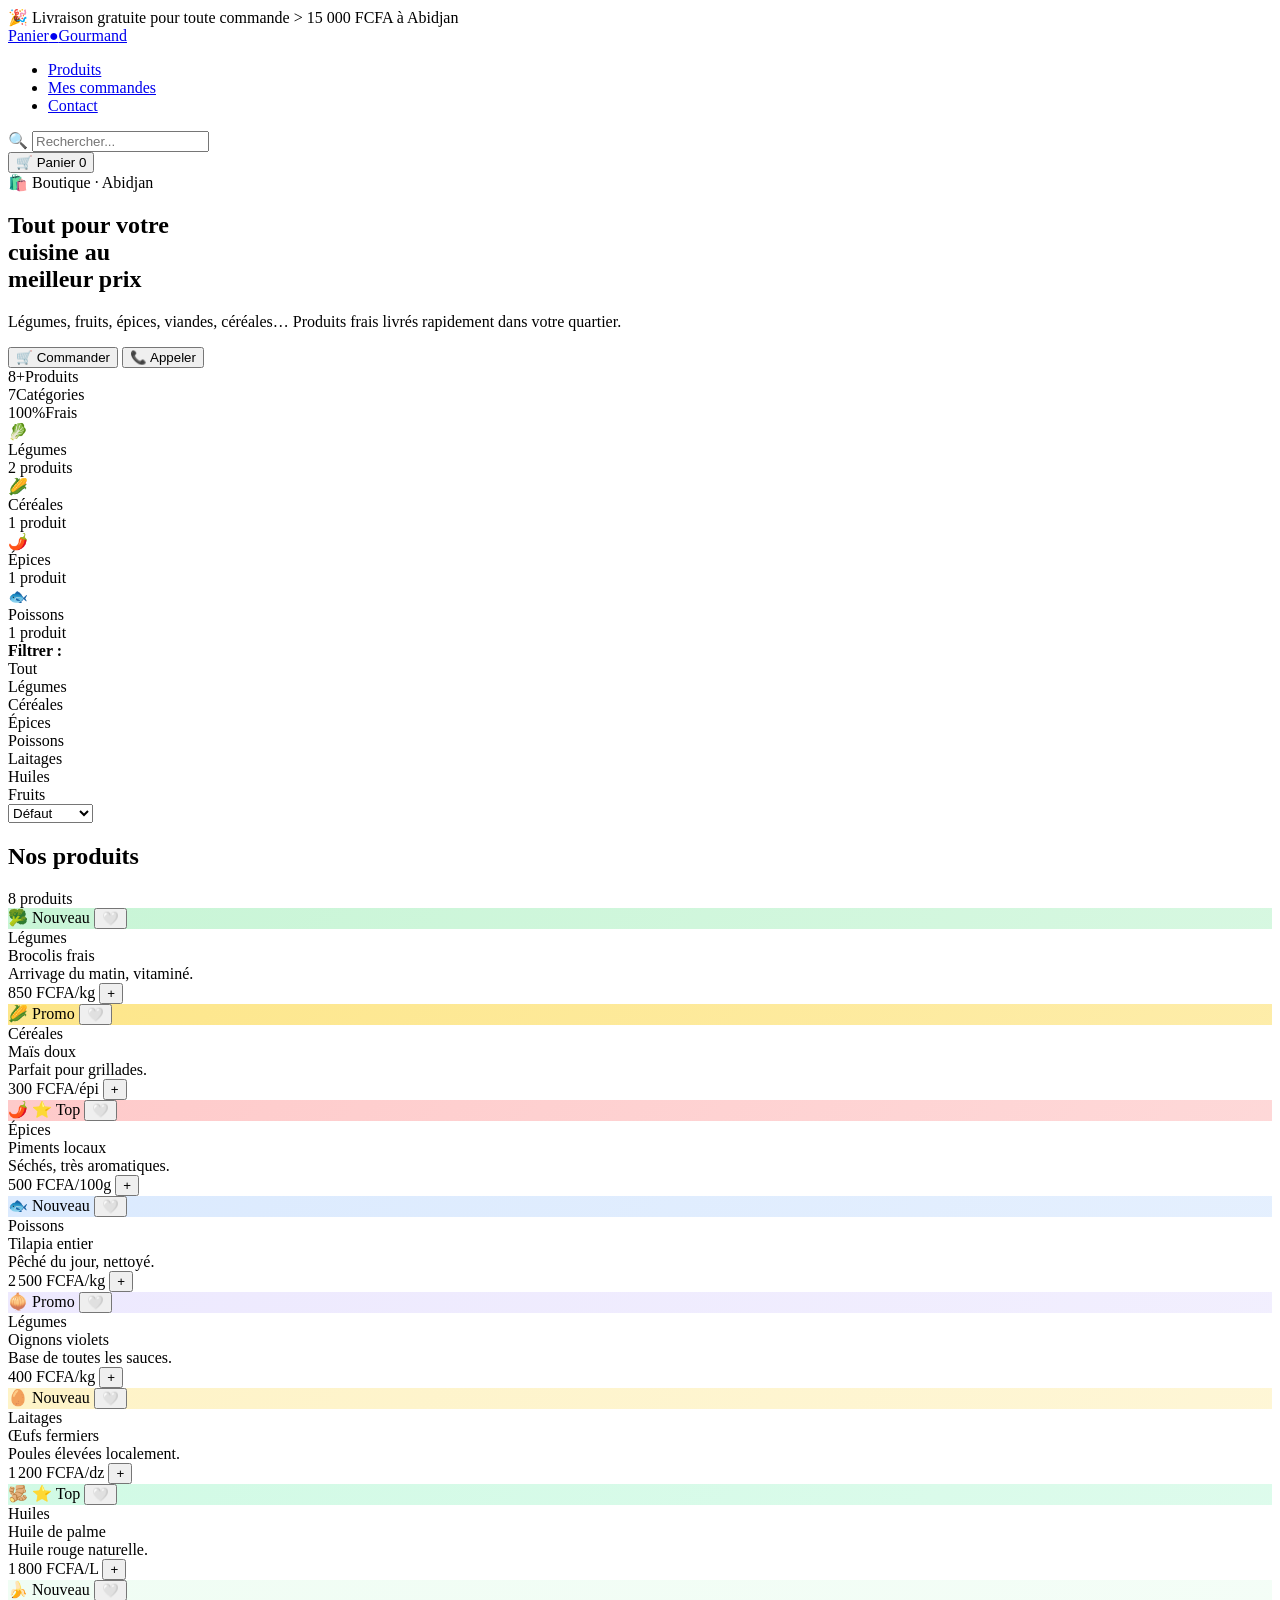
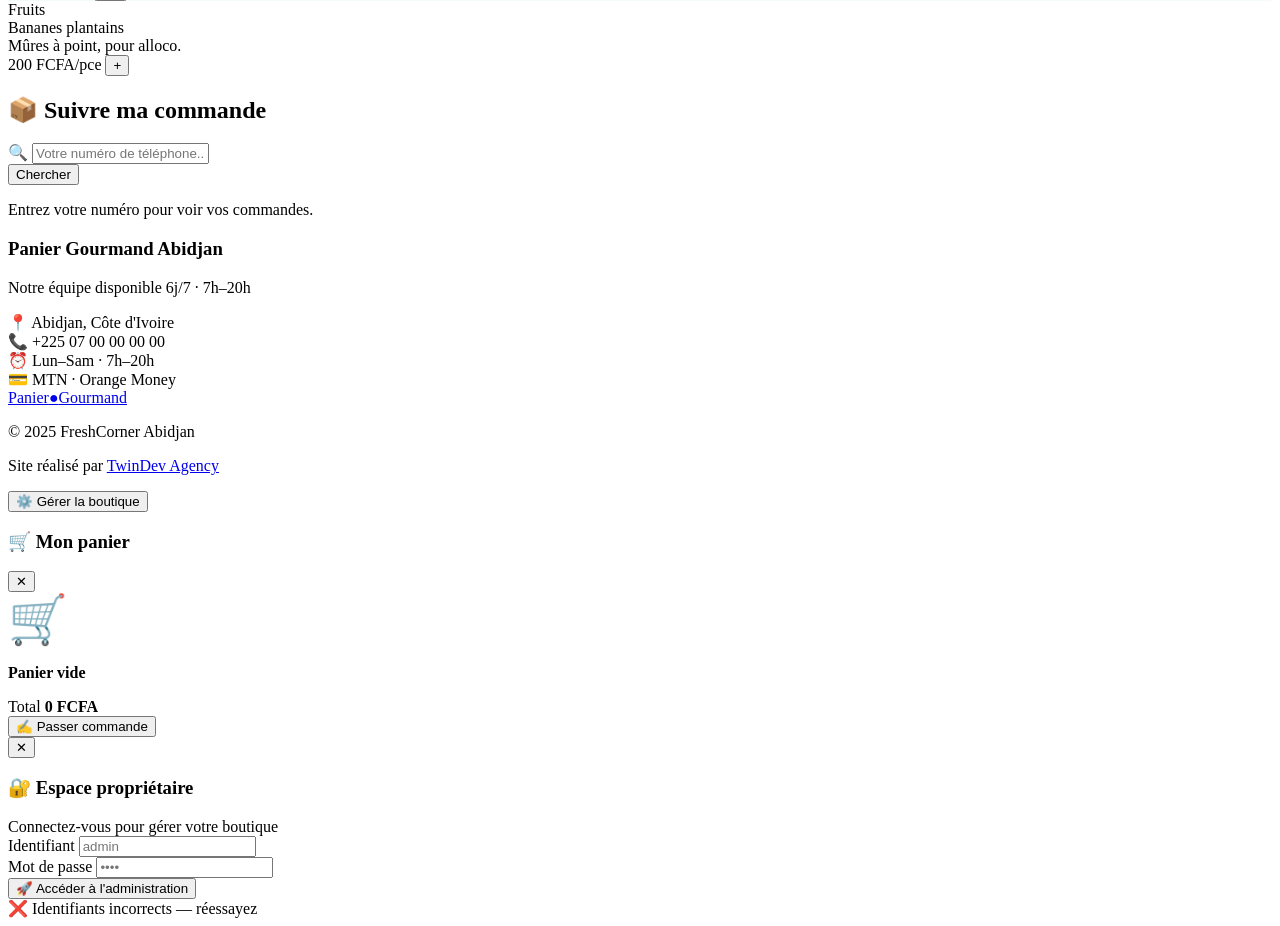
==== index.html @ 024ea436 "Add files via upload" ====
<!DOCTYPE html>
<html lang="fr">
<head>
  <meta charset="UTF-8">
  <meta name="viewport" content="width=device-width, initial-scale=1.0">
  <title>Panier Gourmand — Boutique</title>
  <link href="https://fonts.googleapis.com/css2?family=Syne:wght@700;800&family=Nunito:wght@400;600;700;800&display=swap" rel="stylesheet">
  <link rel="stylesheet" href="style.css">
</head>
<body>

<div class="strip" id="promoStrip">
  🎉 Livraison gratuite pour toute commande > <span>15 000 FCFA</span> à Abidjan
</div>

<nav>
  <a href="#" class="logo">Panier<b>●</b>Gourmand</a>
  <ul class="nav-links">
    <li><a href="#produits">Produits</a></li>
    <li><a href="#commandes">Mes commandes</a></li>
    <li><a href="#contact">Contact</a></li>
  </ul>
  <div class="nav-right">
    <div class="search-box">
      <span>🔍</span>
      <input type="text" id="searchInput" placeholder="Rechercher...">
    </div>
    <button class="cart-btn" onclick="Boutique.openCart()">
      🛒 Panier <span class="cart-count" id="cartCount">0</span>
    </button>
  </div>
</nav>

<section class="hero">
  <div>
    <div class="hero-label">🛍️ Boutique · Abidjan</div>
    <h1 class="hero-title">
      Tout pour votre<br>
      <span class="o">cuisine</span> au<br>
      <span class="g">meilleur prix</span>
    </h1>
    <p class="hero-desc">
      Légumes, fruits, épices, viandes, céréales…
      Produits frais livrés rapidement dans votre quartier.
    </p>
    <div class="hero-btns">
      <button class="btn-g" onclick="document.getElementById('produits').scrollIntoView({behavior:'smooth'})">🛒 Commander</button>
      <button class="btn-o" onclick="document.getElementById('contact').scrollIntoView({behavior:'smooth'})">📞 Appeler</button>
    </div>
    <div class="hero-stats">
      <div><span class="stat-n" id="statProd">—</span><span class="stat-l">Produits</span></div>
      <div><span class="stat-n" id="statCat">—</span><span class="stat-l">Catégories</span></div>
      <div><span class="stat-n">100%</span><span class="stat-l">Frais</span></div>
    </div>
  </div>
  <div class="hero-right" id="heroCats"></div>
</section>

<div class="filter-bar">
  <strong>Filtrer :</strong>
  <div class="filter-pills" id="filterPills"></div>
  <select class="sort-sel" id="sortSel" onchange="Boutique.renderProducts()">
    <option value="">Défaut</option>
    <option value="asc">Prix ↑</option>
    <option value="desc">Prix ↓</option>
    <option value="name">Nom A→Z</option>
  </select>
</div>

<section class="products" id="produits">
  <div class="prod-header">
    <h2>Nos produits</h2>
    <span class="prod-count" id="prodCount"></span>
  </div>
  <div class="prod-grid" id="prodGrid"></div>
</section>

<section class="orders-sec" id="commandes">
  <h2>📦 Suivre ma commande</h2>
  <div class="orders-search-row">
    <div class="order-search">
      <span>🔍</span>
      <input type="text" id="orderQ" placeholder="Votre numéro de téléphone...">
    </div>
    <button class="btn-g btn-sm" onclick="Boutique.searchOrders()">Chercher</button>
  </div>
  <div class="orders-grid" id="ordersGrid">
    <p class="muted-hint">Entrez votre numéro pour voir vos commandes.</p>
  </div>
</section>

<div class="contact-band" id="contact">
  <div>
    <h3 id="shopName">Panier Gourmand Abidjan</h3>
    <p>Notre équipe disponible 6j/7 · 7h–20h</p>
  </div>
  <div class="cinfos">
    <div class="cinfo">📍 <span id="shopAddr">Abidjan, Côte d'Ivoire</span></div>
    <div class="cinfo">📞 <span id="shopPhone">+225 07 00 00 00 00</span></div>
    <div class="cinfo">⏰ <span id="shopHours">Lun–Sam · 7h–20h</span></div>
    <div class="cinfo">💳 MTN · Orange Money</div>
  </div>
</div>

<footer>
  <a href="#" class="logo">Panier<b>●</b>Gourmand</a>
  <p>© 2025 FreshCorner Abidjan</p>
  <p>Site réalisé par <a href="#">TwinDev Agency</a></p>
</footer>

<!-- Bouton admin discret -->
<button class="admin-fab" onclick="Boutique.openAdminLogin()">⚙️ Gérer la boutique</button>

<!-- Panier -->
<div class="cart-overlay" id="cartOverlay" onclick="Boutique.closeCart()"></div>
<div class="cart-panel" id="cartPanel">
  <div class="cart-head">
    <h3>🛒 Mon panier</h3>
    <button class="cart-close" onclick="Boutique.closeCart()">✕</button>
  </div>
  <div class="cart-items" id="cartItems"></div>
  <div class="cart-footer">
    <div class="cart-total">
      <span>Total</span>
      <strong id="cartTotal">0 FCFA</strong>
    </div>
    <div id="cartStep1">
      <button class="btn-order" onclick="Boutique.showOrderForm()">✍️ Passer commande</button>
    </div>
    <div id="cartStep2" style="display:none">
      <div class="oform">
        <input  type="text" id="oName"  placeholder="Votre nom complet *">
        <input  type="tel"  id="oPhone" placeholder="Téléphone / WhatsApp *">
        <input  type="text" id="oAddr"  placeholder="Adresse de livraison *">
        <select id="oPay">
          <option value="">Mode de paiement *</option>
          <option>MTN Money</option>
          <option>Orange Money</option>
          <option>Espèces à la livraison</option>
        </select>
        <textarea id="oNote" placeholder="Note optionnelle..." rows="2"></textarea>
        <button class="btn-order" onclick="Boutique.submitOrder()">✅ Confirmer</button>
        <button class="btn-wa"    onclick="Boutique.orderWhatsApp()">📱 Via WhatsApp</button>
        <button class="btn-back"  onclick="Boutique.hideOrderForm()">← Retour</button>
      </div>
    </div>
  </div>
</div>

<!-- Modal login admin -->
<div class="modal-bg" id="modalBg">
  <div class="login-box">
    <button class="login-box-close" onclick="Boutique.closeAdminLogin()">✕</button>
    <h3>🔐 Espace propriétaire</h3>
    <span class="sub">Connectez-vous pour gérer votre boutique</span>
    <div class="lg">
      <label>Identifiant</label>
      <input type="text" id="alUser" placeholder="admin" autocomplete="username">
    </div>
    <div class="lg">
      <label>Mot de passe</label>
      <input type="password" id="alPass" placeholder="••••" autocomplete="current-password"
             onkeydown="if(event.key==='Enter') Boutique.doAdminLogin()">
    </div>
    <button class="btn-login" onclick="Boutique.doAdminLogin()">🚀 Accéder à l'administration</button>
    <div class="login-err" id="loginErr">❌ Identifiants incorrects — réessayez</div>
  </div>
</div>

<div class="toast" id="toast"></div>

<script src="app.js"></script>
<script>Boutique.init();</script>

</body>
</html>
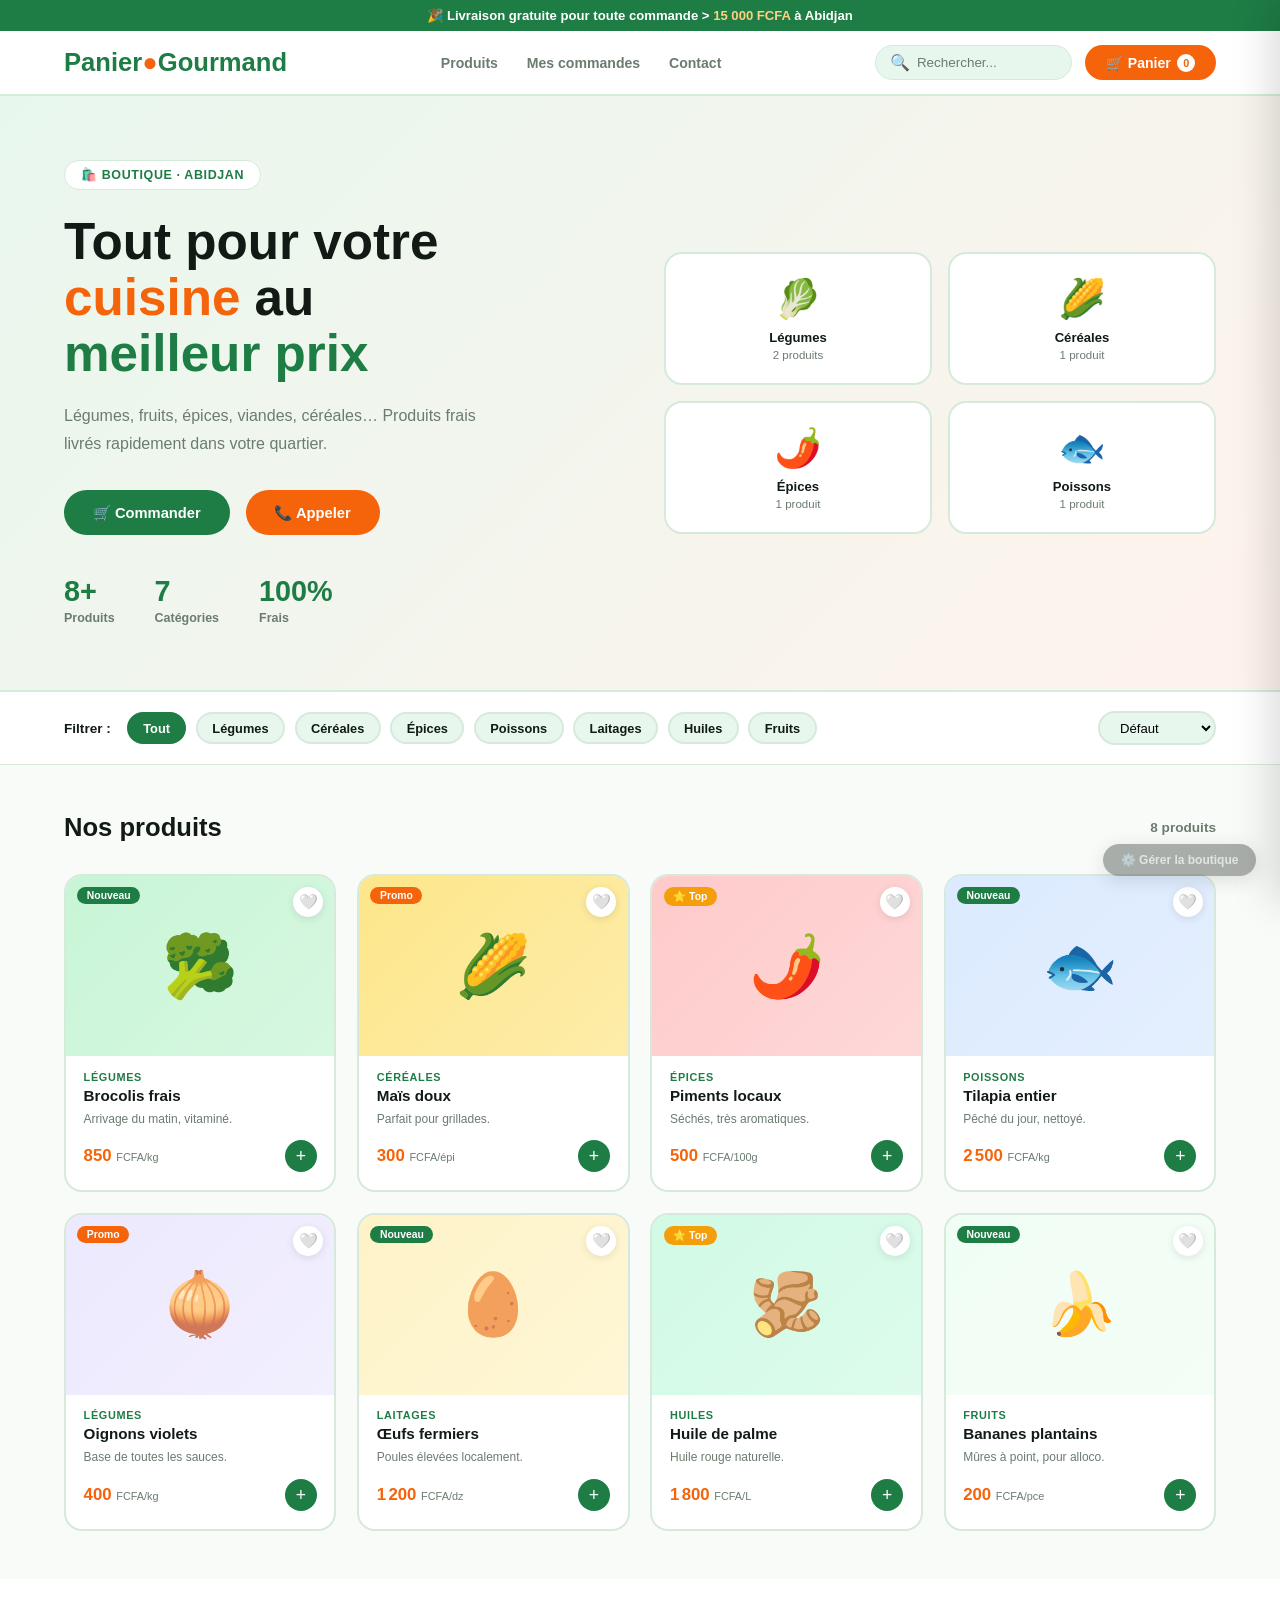
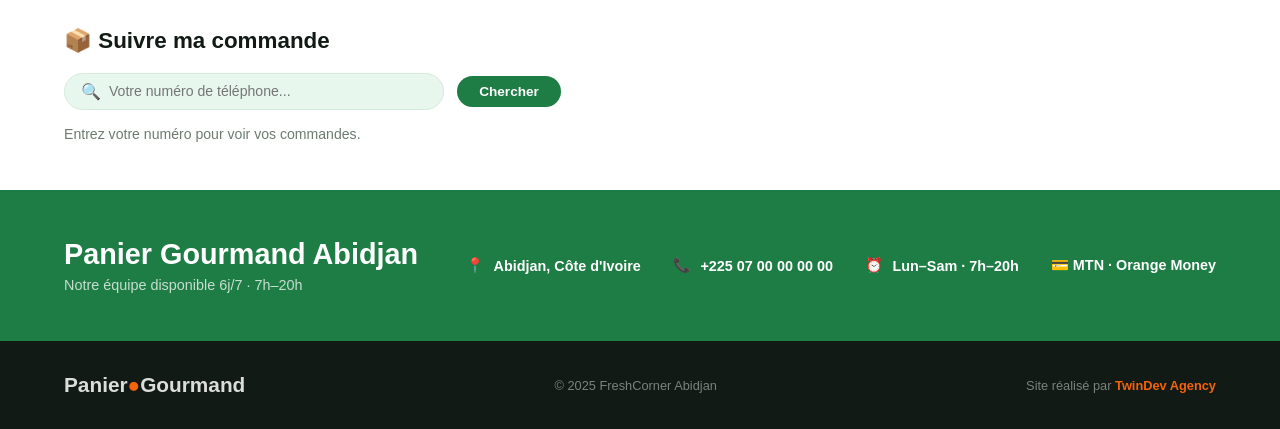
==== commit b9e26ea1: "Update index.html" ====
--- a/index.html
+++ b/index.html
@@ -5,7 +5,7 @@
   <meta name="viewport" content="width=device-width, initial-scale=1.0">
   <title>Panier Gourmand — Boutique</title>
   <link href="https://fonts.googleapis.com/css2?family=Syne:wght@700;800&family=Nunito:wght@400;600;700;800&display=swap" rel="stylesheet">
-  <link rel="stylesheet" href="style.css">
+  <link rel="stylesheet" href="boutique.css">
 </head>
 <body>
 
@@ -173,4 +173,4 @@
 <script>Boutique.init();</script>
 
 </body>
-</html>+</html>
--- a/boutique.css
+++ b/boutique.css
@@ -0,0 +1,211 @@
+/*
+ * FreshCorner — boutique.css
+ * TwinDev Agency
+ */
+
+/* ── RESET & VARIABLES ── */
+*, *::before, *::after { box-sizing: border-box; margin: 0; padding: 0; }
+
+:root {
+  --g:      #1e7c45;
+  --gl:     #2da05a;
+  --gxl:    #e8f7ee;
+  --gm:     #d0eeda;
+  --o:      #f5630a;
+  --ol:     #ff8642;
+  --oxl:    #fff3ec;
+  --w:      #ffffff;
+  --off:    #f9fbf9;
+  --ink:    #111a14;
+  --muted:  #6b7c6f;
+  --border: #d6eadc;
+  --fh:     'Syne', sans-serif;
+  --fb:     'Nunito', sans-serif;
+}
+
+html { scroll-behavior: smooth; }
+body { font-family: var(--fb); background: var(--w); color: var(--ink); overflow-x: hidden; }
+
+/* ── BANDEAU PROMO ── */
+.strip { background: var(--g); color: #fff; text-align: center; font-size: .82rem; font-weight: 700; padding: .5rem 1rem; }
+.strip span { color: #ffd080; }
+
+/* ── NAVIGATION ── */
+nav { position: sticky; top: 0; z-index: 100; background: var(--w); border-bottom: 2px solid var(--gm); display: flex; align-items: center; gap: 1.5rem; padding: 0 5%; height: 65px; }
+.logo { font-family: var(--fh); font-size: 1.6rem; font-weight: 800; color: var(--g); text-decoration: none; }
+.logo b, .logo-dot { color: var(--o); }
+.nav-links { flex: 1; display: flex; gap: 1.8rem; list-style: none; justify-content: center; }
+.nav-links a { text-decoration: none; font-weight: 700; font-size: .88rem; color: var(--muted); transition: color .2s; }
+.nav-links a:hover { color: var(--g); }
+.nav-right { display: flex; align-items: center; gap: .8rem; margin-left: auto; }
+.search-box { display: flex; align-items: center; gap: .4rem; background: var(--gxl); border: 1.5px solid var(--border); border-radius: 50px; padding: .45rem .9rem; }
+.search-box input { border: none; background: transparent; outline: none; font-family: var(--fb); font-size: .84rem; width: 140px; color: var(--ink); }
+.search-box input::placeholder { color: var(--muted); }
+.cart-btn { background: var(--o); color: #fff; border: none; border-radius: 50px; padding: .55rem 1.3rem; font-family: var(--fb); font-size: .88rem; font-weight: 800; cursor: pointer; display: flex; align-items: center; gap: .4rem; transition: all .2s; }
+.cart-btn:hover { background: var(--g); }
+.cart-count { background: #fff; color: var(--o); border-radius: 50%; width: 18px; height: 18px; font-size: .68rem; font-weight: 900; display: flex; align-items: center; justify-content: center; }
+
+/* ── HERO ── */
+.hero { background: linear-gradient(135deg, var(--gxl) 0%, var(--oxl) 100%); padding: 4rem 5%; display: grid; grid-template-columns: 1fr 1fr; gap: 3rem; align-items: center; border-bottom: 2px solid var(--gm); }
+.hero-label { display: inline-flex; align-items: center; gap: .5rem; background: #fff; border: 1.5px solid var(--border); border-radius: 50px; padding: .4rem 1rem; font-size: .78rem; font-weight: 800; color: var(--g); letter-spacing: .05em; text-transform: uppercase; margin-bottom: 1.5rem; }
+.hero-title { font-family: var(--fh); font-size: clamp(2.2rem, 4vw, 3.8rem); font-weight: 800; line-height: 1.1; margin-bottom: 1.2rem; }
+.hero-title .o { color: var(--o); }
+.hero-title .g { color: var(--g); }
+.hero-desc { color: var(--muted); font-size: 1rem; line-height: 1.75; max-width: 440px; margin-bottom: 2rem; }
+.hero-btns { display: flex; gap: 1rem; flex-wrap: wrap; }
+.hero-stats { display: flex; gap: 2.5rem; margin-top: 2.5rem; flex-wrap: wrap; }
+.stat-n { font-family: var(--fh); font-size: 1.8rem; font-weight: 800; color: var(--g); display: block; }
+.stat-l { font-size: .78rem; color: var(--muted); font-weight: 600; }
+.hero-right { display: grid; grid-template-columns: 1fr 1fr; gap: 1rem; }
+.hcard { background: #fff; border-radius: 18px; padding: 1.4rem 1rem; text-align: center; border: 2px solid var(--border); transition: all .2s; cursor: pointer; }
+.hcard:hover { border-color: var(--g); transform: scale(1.04); }
+.hcard-icon { font-size: 2.4rem; display: block; margin-bottom: .5rem; }
+.hcard-name { font-weight: 800; font-size: .82rem; }
+.hcard-count { font-size: .72rem; color: var(--muted); margin-top: .2rem; }
+
+/* ── BOUTONS ── */
+.btn-g { background: var(--g); color: #fff; padding: .85rem 1.8rem; border-radius: 50px; border: none; font-family: var(--fb); font-size: .92rem; font-weight: 800; cursor: pointer; transition: all .2s; display: inline-flex; align-items: center; gap: .4rem; }
+.btn-g:hover { background: var(--gl); transform: translateY(-2px); box-shadow: 0 8px 24px rgba(30,124,69,.25); }
+.btn-g.btn-sm { padding: .52rem 1.4rem; font-size: .85rem; }
+.btn-o { background: var(--o); color: #fff; padding: .85rem 1.8rem; border-radius: 50px; border: none; font-family: var(--fb); font-size: .92rem; font-weight: 800; cursor: pointer; transition: all .2s; }
+.btn-o:hover { background: var(--ol); transform: translateY(-2px); }
+
+/* ── FILTRES ── */
+.filter-bar { padding: 1.2rem 5%; background: var(--w); border-bottom: 1px solid var(--border); display: flex; align-items: center; gap: 1rem; flex-wrap: wrap; }
+.filter-bar strong { font-size: .85rem; font-weight: 800; flex-shrink: 0; }
+.filter-pills { display: flex; gap: .6rem; flex-wrap: wrap; flex: 1; overflow-x: auto; }
+.fpill { border: 2px solid var(--border); background: var(--gxl); border-radius: 50px; padding: .4rem .9rem; font-size: .8rem; font-weight: 700; cursor: pointer; transition: all .2s; white-space: nowrap; flex-shrink: 0; }
+.fpill:hover, .fpill.on { background: var(--g); color: #fff; border-color: var(--g); }
+.sort-sel { border: 2px solid var(--border); border-radius: 50px; padding: .4rem 1rem; font-family: var(--fb); font-size: .82rem; background: var(--gxl); cursor: pointer; outline: none; margin-left: auto; flex-shrink: 0; }
+
+/* ── PRODUITS ── */
+.products { padding: 3rem 5%; background: var(--off); }
+.prod-header { display: flex; justify-content: space-between; align-items: center; margin-bottom: 2rem; flex-wrap: wrap; gap: 1rem; }
+.prod-header h2 { font-family: var(--fh); font-size: 1.6rem; font-weight: 800; }
+.prod-count { font-size: .85rem; color: var(--muted); font-weight: 600; }
+.prod-grid { display: grid; grid-template-columns: repeat(auto-fill, minmax(220px, 1fr)); gap: 1.3rem; }
+
+.pcard { background: var(--w); border-radius: 18px; border: 2px solid var(--border); overflow: hidden; transition: all .25s; cursor: pointer; display: flex; flex-direction: column; }
+.pcard:hover { border-color: var(--g); transform: translateY(-5px); box-shadow: 0 16px 45px rgba(30,124,69,.1); }
+.pcard-img { height: 180px; display: flex; align-items: center; justify-content: center; font-size: 3.8rem; position: relative; flex-shrink: 0; overflow: hidden; }
+.pcard-img img { width: 100%; height: 100%; object-fit: cover; position: absolute; inset: 0; }
+.pcard-img .efb { position: relative; z-index: 1; }
+.pcard-tag { position: absolute; top: .7rem; left: .7rem; border-radius: 50px; font-size: .65rem; font-weight: 900; padding: .18rem .6rem; z-index: 2; }
+.tag-new   { background: var(--g); color: #fff; }
+.tag-promo { background: var(--o); color: #fff; }
+.tag-hot   { background: #f59e0b; color: #fff; }
+.tag-rup   { background: #64748b; color: #fff; }
+.pcard-fav { position: absolute; top: .7rem; right: .7rem; background: #fff; border: none; border-radius: 50%; width: 30px; height: 30px; font-size: .95rem; cursor: pointer; display: flex; align-items: center; justify-content: center; box-shadow: 0 2px 8px rgba(0,0,0,.1); transition: transform .2s; z-index: 2; }
+.pcard-fav:hover { transform: scale(1.2); }
+.pcard-body { padding: .9rem 1.1rem 1.1rem; flex: 1; display: flex; flex-direction: column; }
+.pcard-cat { font-size: .68rem; color: var(--g); font-weight: 800; letter-spacing: .06em; text-transform: uppercase; margin-bottom: .25rem; }
+.pcard-name { font-family: var(--fh); font-size: .95rem; font-weight: 700; line-height: 1.2; margin-bottom: .3rem; }
+.pcard-desc { font-size: .75rem; color: var(--muted); line-height: 1.5; flex: 1; margin-bottom: .8rem; }
+.pcard-foot { display: flex; align-items: center; justify-content: space-between; }
+.pcard-price { font-size: 1.05rem; font-weight: 900; color: var(--o); }
+.pcard-unit { font-size: .68rem; color: var(--muted); font-weight: 500; }
+.add-btn { background: var(--g); color: #fff; border: none; border-radius: 50px; width: 32px; height: 32px; font-size: 1.1rem; cursor: pointer; transition: all .2s; display: flex; align-items: center; justify-content: center; }
+.add-btn:hover { background: var(--o); transform: rotate(90deg); }
+.empty-state { text-align: center; padding: 4rem 2rem; color: var(--muted); grid-column: 1 / -1; }
+
+/* ── PANIER ── */
+.cart-overlay { position: fixed; inset: 0; background: rgba(0,0,0,.45); z-index: 300; opacity: 0; pointer-events: none; transition: opacity .3s; }
+.cart-overlay.open { opacity: 1; pointer-events: all; }
+.cart-panel { position: fixed; right: 0; top: 0; bottom: 0; width: 400px; max-width: 95vw; background: var(--w); z-index: 301; transform: translateX(100%); transition: transform .35s ease; display: flex; flex-direction: column; box-shadow: -8px 0 40px rgba(0,0,0,.15); }
+.cart-panel.open { transform: translateX(0); }
+.cart-head { padding: 1.2rem 1.5rem; border-bottom: 2px solid var(--gm); display: flex; align-items: center; justify-content: space-between; }
+.cart-head h3 { font-family: var(--fh); font-size: 1.2rem; font-weight: 800; }
+.cart-close { background: none; border: none; font-size: 1.4rem; cursor: pointer; color: var(--muted); }
+.cart-items { flex: 1; overflow-y: auto; padding: 1rem 1.5rem; display: flex; flex-direction: column; gap: .8rem; }
+.cart-empty { text-align: center; color: var(--muted); padding: 3rem 1rem; }
+.citem { display: flex; align-items: center; gap: .8rem; background: var(--off); border-radius: 14px; padding: .8rem 1rem; border: 1.5px solid var(--border); }
+.citem-icon { width: 42px; height: 42px; border-radius: 10px; overflow: hidden; background: var(--gxl); display: flex; align-items: center; justify-content: center; font-size: 1.5rem; flex-shrink: 0; }
+.citem-icon img { width: 100%; height: 100%; object-fit: cover; }
+.citem-info { flex: 1; }
+.citem-name { font-weight: 800; font-size: .88rem; }
+.citem-price { font-size: .78rem; color: var(--o); font-weight: 700; }
+.citem-qty { display: flex; align-items: center; gap: .4rem; }
+.qty-btn { background: var(--gxl); border: 1.5px solid var(--border); border-radius: 50%; width: 24px; height: 24px; font-size: .9rem; cursor: pointer; display: flex; align-items: center; justify-content: center; font-weight: 800; transition: all .2s; }
+.qty-btn:hover { background: var(--g); color: #fff; border-color: var(--g); }
+.qty-num { font-weight: 800; font-size: .9rem; min-width: 20px; text-align: center; }
+.cart-footer { padding: 1.2rem 1.5rem; border-top: 2px solid var(--gm); }
+.cart-total { display: flex; justify-content: space-between; margin-bottom: 1rem; }
+.cart-total span { font-weight: 700; color: var(--muted); font-size: .9rem; }
+.cart-total strong { font-family: var(--fh); font-size: 1.3rem; font-weight: 800; color: var(--o); }
+
+.oform { display: flex; flex-direction: column; gap: .7rem; }
+.oform input, .oform select, .oform textarea { border: 2px solid var(--border); border-radius: 10px; padding: .6rem .9rem; font-family: var(--fb); font-size: .84rem; outline: none; background: var(--gxl); transition: border-color .2s; }
+.oform input:focus, .oform select:focus, .oform textarea:focus { border-color: var(--g); }
+.oform textarea { resize: vertical; min-height: 55px; }
+.btn-order { width: 100%; background: var(--g); color: #fff; padding: .9rem; border-radius: 50px; border: none; font-family: var(--fb); font-size: .9rem; font-weight: 800; cursor: pointer; transition: all .2s; }
+.btn-order:hover { background: var(--o); }
+.btn-wa { width: 100%; background: #25D366; color: #fff; padding: .8rem; border-radius: 50px; border: none; font-family: var(--fb); font-size: .88rem; font-weight: 800; cursor: pointer; transition: all .2s; margin-top: .5rem; }
+.btn-wa:hover { background: #1ebe5a; }
+.btn-back { background: none; border: none; color: var(--muted); font-size: .82rem; cursor: pointer; text-align: center; width: 100%; padding: .4rem; margin-top: .3rem; }
+
+/* ── SUIVI COMMANDE ── */
+.orders-sec { padding: 3rem 5%; background: var(--w); }
+.orders-sec h2 { font-family: var(--fh); font-size: 1.4rem; font-weight: 800; margin-bottom: 1.2rem; }
+.orders-search-row { display: flex; gap: .8rem; align-items: center; flex-wrap: wrap; margin-bottom: 1rem; }
+.order-search { display: flex; align-items: center; gap: .5rem; background: var(--gxl); border: 1.5px solid var(--border); border-radius: 50px; padding: .5rem 1rem; max-width: 380px; flex: 1; }
+.order-search input { border: none; background: transparent; outline: none; font-family: var(--fb); font-size: .88rem; flex: 1; }
+.orders-grid { display: grid; grid-template-columns: repeat(auto-fill, minmax(280px, 1fr)); gap: 1rem; }
+.muted-hint { color: var(--muted); font-size: .88rem; }
+
+.ocard { background: var(--off); border: 2px solid var(--border); border-radius: 16px; padding: 1.2rem; }
+.ocard-head { display: flex; justify-content: space-between; align-items: center; margin-bottom: .8rem; }
+.ocard-id { font-family: var(--fh); font-size: .9rem; font-weight: 800; }
+.ocard-items { font-size: .8rem; color: var(--muted); margin-bottom: .6rem; line-height: 1.6; }
+.ocard-foot { display: flex; justify-content: space-between; font-size: .8rem; }
+.ocard-total { font-weight: 800; color: var(--o); }
+.ocard-date { color: var(--muted); }
+
+.ostatus { border-radius: 50px; font-size: .7rem; font-weight: 900; padding: .2rem .75rem; }
+.s-pending    { background: #fef3c7; color: #92400e; }
+.s-confirmed  { background: var(--gxl); color: var(--g); }
+.s-delivering { background: #dbeafe; color: #1e40af; }
+.s-done       { background: #f0fdf4; color: #166534; }
+
+/* ── CONTACT & FOOTER ── */
+.contact-band { background: var(--g); color: #fff; padding: 3rem 5%; display: flex; align-items: center; justify-content: space-between; flex-wrap: wrap; gap: 2rem; }
+.contact-band h3 { font-family: var(--fh); font-size: 1.8rem; font-weight: 800; margin-bottom: .4rem; }
+.contact-band p { color: rgba(255,255,255,.75); font-size: .9rem; }
+.cinfos { display: flex; gap: 2rem; flex-wrap: wrap; }
+.cinfo { display: flex; align-items: center; gap: .6rem; font-size: .9rem; font-weight: 700; }
+
+footer { background: #111a14; color: rgba(255,255,255,.45); padding: 2rem 5%; display: flex; justify-content: space-between; align-items: center; flex-wrap: wrap; gap: 1rem; }
+footer .logo { color: rgba(255,255,255,.85); font-size: 1.3rem; }
+footer p { font-size: .8rem; }
+footer a { color: var(--o); font-weight: 800; text-decoration: none; }
+
+/* ── BOUTON ADMIN DISCRET ── */
+.admin-fab { position: fixed; bottom: 1.5rem; right: 1.5rem; z-index: 200; background: rgba(17,26,20,.85); color: rgba(255,255,255,.7); border: none; border-radius: 50px; padding: .55rem 1.1rem; font-family: var(--fb); font-size: .75rem; font-weight: 800; cursor: pointer; opacity: .4; transition: all .3s; display: flex; align-items: center; gap: .4rem; box-shadow: 0 4px 20px rgba(0,0,0,.3); backdrop-filter: blur(8px); }
+.admin-fab:hover { opacity: 1; transform: scale(1.06); color: #fff; }
+
+/* ── MODAL LOGIN ADMIN ── */
+.modal-bg { position: fixed; inset: 0; background: rgba(0,0,0,.6); z-index: 400; display: flex; align-items: center; justify-content: center; padding: 1rem; opacity: 0; pointer-events: none; transition: opacity .25s; }
+.modal-bg.open { opacity: 1; pointer-events: all; }
+.login-box { background: #fff; border-radius: 22px; padding: 2.5rem; width: 370px; max-width: 100%; position: relative; transform: scale(.9) translateY(20px); transition: transform .25s; box-shadow: 0 30px 80px rgba(0,0,0,.3); }
+.modal-bg.open .login-box { transform: scale(1) translateY(0); }
+.login-box-close { position: absolute; top: 1rem; right: 1rem; background: none; border: none; font-size: 1.3rem; cursor: pointer; color: var(--muted); }
+.login-box h3 { font-family: var(--fh); font-size: 1.4rem; font-weight: 800; margin-bottom: .3rem; }
+.login-box .sub { color: var(--muted); font-size: .85rem; margin-bottom: 1.6rem; display: block; }
+.lg { display: flex; flex-direction: column; gap: .35rem; margin-bottom: 1rem; }
+.lg label { font-size: .72rem; font-weight: 900; color: var(--muted); text-transform: uppercase; letter-spacing: .07em; }
+.lg input { border: 2px solid var(--border); border-radius: 10px; padding: .7rem .9rem; font-family: var(--fb); font-size: .9rem; outline: none; background: var(--gxl); transition: border-color .2s; }
+.lg input:focus { border-color: var(--g); }
+.btn-login { width: 100%; background: var(--g); color: #fff; padding: 1rem; border-radius: 50px; border: none; font-family: var(--fb); font-size: .92rem; font-weight: 800; cursor: pointer; transition: all .2s; margin-top: .3rem; }
+.btn-login:hover { background: var(--o); }
+.login-err { color: var(--o); font-size: .82rem; font-weight: 700; text-align: center; margin-top: .7rem; display: none; }
+
+/* ── TOAST ── */
+.toast { position: fixed; bottom: 5rem; left: 50%; transform: translateX(-50%) translateY(60px); background: var(--g); color: #fff; padding: .7rem 1.5rem; border-radius: 50px; font-weight: 800; font-size: .88rem; z-index: 600; opacity: 0; transition: all .35s; white-space: nowrap; box-shadow: 0 8px 24px rgba(0,0,0,.2); }
+.toast.show { opacity: 1; transform: translateX(-50%) translateY(0); }
+.toast.err { background: var(--o); }
+
+/* ── RESPONSIVE ── */
+@media (max-width: 900px) {
+  .hero { grid-template-columns: 1fr; }
+  .hero-right { display: none; }
+  nav .nav-links, .search-box { display: none; }
+}
